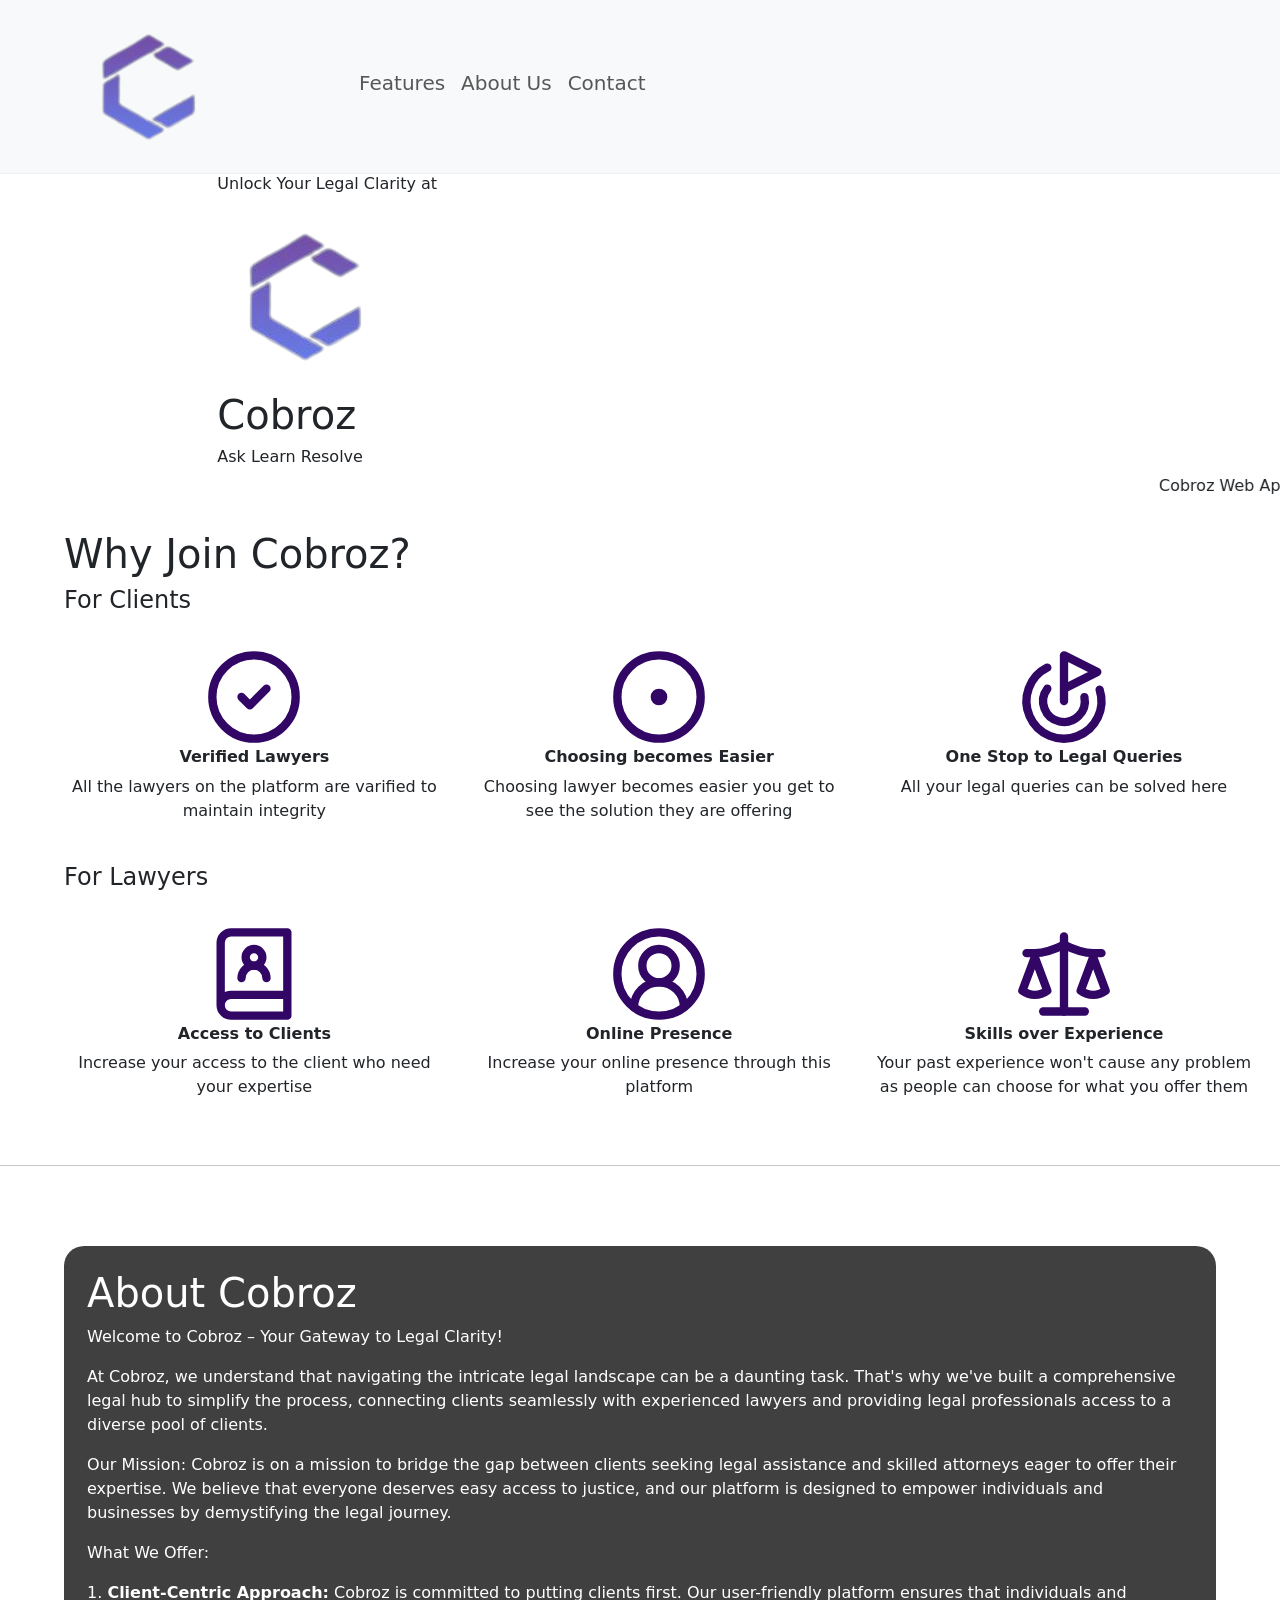
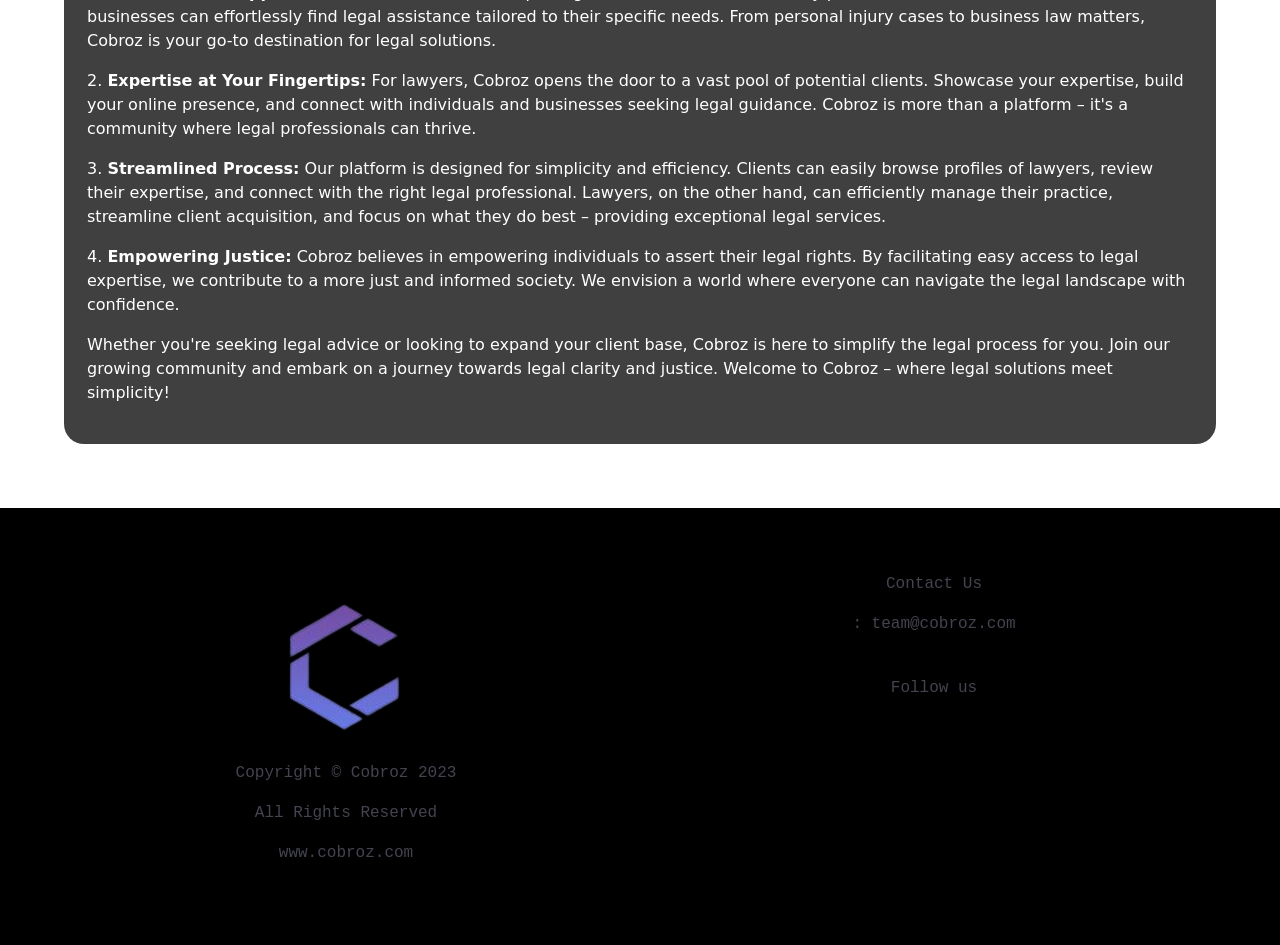
==== index.html @ 4b483428 "Update index.html" ====
<!DOCTYPE html>
<html lang="en">

<head>
    <meta charset="UTF-8">
    <meta name="viewport" content="width=device-width, initial-scale=1.0">
    <title>Cobroz</title>
    <link rel="shortcut icon" href="cobroz-icon.ico" type="image/x-icon">
    <link rel="stylesheet" href="style.css">
    <!-- Bootstrap CSS -->
    <link href="https://cdn.jsdelivr.net/npm/bootstrap@5.3.0-alpha1/dist/css/bootstrap.min.css" rel="stylesheet">
    
    <!-- Bootstrap JavaScript Bundle with Popper -->
    <script src="https://cdn.jsdelivr.net/npm/bootstrap@5.3.0-alpha1/dist/js/bootstrap.bundle.min.js"></script>


</head>

<body>
    <nav class="navbar navbar-expand-lg bg-body-tertiary" id="cobrozNavbar">
        <div class="container-fluid">
            <img src="cobroz-icon.png" alt="Cobroz" class="navbar-brand logo">
            <button class="navbar-toggler ml-auto custom-toggler" type="button" data-bs-toggle="collapse"
                data-bs-target="#navbarSupportedContent" aria-controls="navbarSupportedContent" aria-expanded="true"
                aria-label="Toggle navigation">
                <span class="navbar-toggler-icon"></span>
            </button>
            <div class="collapse navbar-collapse" id="navbarSupportedContent">
                <ul class="navbar-nav me-auto mb-2 mb-lg-0">
                    <li class="nav-item">
                        <a class="nav-link" aria-current="page" href="#features">
                            <h5>Features</h5>
                        </a>
                    </li>
                    <li class="nav-item">
                        <a class="nav-link" href="#aboutus">
                            <h5>About Us</h5>
                        </a>
                    </li>
                    <li class="nav-item">
                        <a class="nav-link" href="#footer">
                            <h5>Contact</h5>
                        </a>
                    </li>
                </ul>
            </div>
        </div>
    </nav>

    <section id="cobroz">
        <div class="row">
            <div class="col-lg-2"></div>
            <div class="col-lg-8">
                <div class="cobrozSection">
                    <h6>Unlock Your Legal Clarity at</h6>
                    <div>
                        <img src="cobroz-icon.png", alt="Cobroz">
                    </div>
                    <h1 class="cobroz">Cobroz</h1>
                    <h6>Ask Learn Resolve</h6>
                </div>
            </div>
            <div class="col-lg-2"></div>
        </div>
        <marquee class="cobrozMove">Cobroz Web App will be out soon</marquee>
    </section>
    <section id="features">
        <h1>Why Join Cobroz?</h1>
        <div>
            <div class='row feature-row'>
                <h4>For Clients</h4>
                <div class='col-md-4 feature-card'>
                    <svg xmlns="http://www.w3.org/2000/svg" width="100" height="100" viewBox="0 0 24 24" fill="none"
                        stroke="#310665" stroke-width="2" stroke-linecap="round" stroke-linejoin="round"
                        class="lucide lucide-check-circle-2">
                        <circle cx="12" cy="12" r="10" />
                        <path d="m9 12 2 2 4-4" />
                    </svg>
                    <h6><strong>Verified Lawyers</strong></h6>
                    <p>All the lawyers on the platform are varified to maintain integrity </p>
                </div>
                <div class='col-md-4 feature-card'>
                    <svg xmlns="http://www.w3.org/2000/svg" width="100" height="100" viewBox="0 0 24 24" fill="none"
                        stroke="#310665" stroke-width="2" stroke-linecap="round" stroke-linejoin="round"
                        class="lucide lucide-circle-dot">
                        <circle cx="12" cy="12" r="10" />
                        <circle cx="12" cy="12" r="1" />
                    </svg>
                    <h6><strong>Choosing becomes Easier</strong></h6>
                    <p>Choosing lawyer becomes easier you get to see the solution they are offering</p>
                </div>
                <diV class='col-md-4 feature-card'>
                    <svg xmlns="http://www.w3.org/2000/svg" width="100" height="100" viewBox="0 0 24 24" fill="none"
                        stroke="#310665" stroke-width="2" stroke-linecap="round" stroke-linejoin="round"
                        class="lucide lucide-goal">
                        <path d="M12 13V2l8 4-8 4" />
                        <path d="M20.55 10.23A9 9 0 1 1 8 4.94" />
                        <path d="M8 10a5 5 0 1 0 8.9 2.02" />
                    </svg>
                    <h6><strong>One Stop to Legal Queries</strong></h6>
                    <p>All your legal queries can be solved here</p>
                </diV>
            </div>
            <div class='row feature-row'>
                <h4>For Lawyers</h4>
                <div class='col-md-4 feature-card'>
                    <svg xmlns="http://www.w3.org/2000/svg" width="100" height="100" viewBox="0 0 24 24" fill="none"
                        stroke="#310665" stroke-width="2" stroke-linecap="round" stroke-linejoin="round"
                        class="lucide lucide-book-user">
                        <path d="M4 19.5v-15A2.5 2.5 0 0 1 6.5 2H20v20H6.5a2.5 2.5 0 0 1 0-5H20" />
                        <circle cx="12" cy="8" r="2" />
                        <path d="M15 13a3 3 0 1 0-6 0" />
                    </svg>
                    <h6><strong>Access to Clients</strong></h6>
                    <p>Increase your access to the client who need your expertise</p>
                </div>
                <div class='col-md-4 feature-card'>
                    <svg xmlns="http://www.w3.org/2000/svg" width="100" height="100" viewBox="0 0 24 24" fill="none"
                        stroke="#310665" stroke-width="2" stroke-linecap="round" stroke-linejoin="round"
                        class="lucide lucide-circle-user-round">
                        <path d="M18 20a6 6 0 0 0-12 0" />
                        <circle cx="12" cy="10" r="4" />
                        <circle cx="12" cy="12" r="10" />
                    </svg>
                    <h6><strong>Online Presence</strong></h6>
                    <p>Increase your online presence through this platform</p>
                </div>
                <div class='col-md-4     feature-card'>
                    <svg xmlns="http://www.w3.org/2000/svg" width="100" height="100" viewBox="0 0 24 24" fill="none"
                        stroke="#310665" stroke-width="2" stroke-linecap="round" stroke-linejoin="round"
                        class="lucide lucide-scale">
                        <path d="m16 16 3-8 3 8c-.87.65-1.92 1-3 1s-2.13-.35-3-1Z" />
                        <path d="m2 16 3-8 3 8c-.87.65-1.92 1-3 1s-2.13-.35-3-1Z" />
                        <path d="M7 21h10" />
                        <path d="M12 3v18" />
                        <path d="M3 7h2c2 0 5-1 7-2 2 1 5 2 7 2h2" />
                    </svg>
                    <h6><strong>Skills over Experience</strong></h6>
                    <p>Your past experience won't cause any problem as people can choose for what you offer them</p>
                </div>
            </div>
        </div>
    </section>
    <hr>
    <section id="aboutus">
        <div class="aboutus">
            <h1>About Cobroz</h1>
            <div>
                <p>
                    Welcome to Cobroz – Your Gateway to Legal Clarity!
                </p>
                <p>
                    At Cobroz, we understand that navigating the intricate legal landscape can be a daunting task.
                    That's why we've built a
                    comprehensive legal hub to simplify the process, connecting clients seamlessly with experienced
                    lawyers and providing
                    legal professionals access to a diverse pool of clients.
                </p>
                <p>
                    Our Mission:
                    Cobroz is on a mission to bridge the gap between clients seeking legal assistance and skilled
                    attorneys eager to offer
                    their expertise. We believe that everyone deserves easy access to justice, and our platform is
                    designed to empower
                    individuals and businesses by demystifying the legal journey.
                </p>
                <p>
                    What We Offer:
                </p>
                <p>
                    1. <strong>Client-Centric Approach:</strong>
                    Cobroz is committed to putting clients first. Our user-friendly platform ensures that individuals
                    and businesses can
                    effortlessly find legal assistance tailored to their specific needs. From personal injury cases to
                    business law matters,
                    Cobroz is your go-to destination for legal solutions.
                </p>
                <p>
                    2. <strong>Expertise at Your Fingertips:</strong>
                    For lawyers, Cobroz opens the door to a vast pool of potential clients. Showcase your expertise,
                    build your online
                    presence, and connect with individuals and businesses seeking legal guidance. Cobroz is more than a
                    platform – it's a
                    community where legal professionals can thrive.
                </p>
                <p>
                    3. <strong>Streamlined Process:</strong>
                    Our platform is designed for simplicity and efficiency. Clients can easily browse profiles of
                    lawyers, review their
                    expertise, and connect with the right legal professional. Lawyers, on the other hand, can
                    efficiently manage their
                    practice, streamline client acquisition, and focus on what they do best – providing exceptional
                    legal services.
                </p>
                <p>
                    4. <strong>Empowering Justice:</strong>
                    Cobroz believes in empowering individuals to assert their legal rights. By facilitating easy access
                    to legal expertise,
                    we contribute to a more just and informed society. We envision a world where everyone can navigate
                    the legal landscape
                    with confidence.
                </p>
                <p>
                    Whether you're seeking legal advice or looking to expand your client base, Cobroz is here to
                    simplify the legal process
                    for you. Join our growing community and embark on a journey towards legal clarity and justice.
                    Welcome to Cobroz – where
                    legal solutions meet simplicity!
                </p>
            </div>
        </div>
    </section>
    <footer id="footer">
        <div class="row">
            <div class="col-lg-6">
                <div class="img-container">
                    <a href="#mainpage"><img src="cobroz-icon.png" alt="cobroz"></a>
                </div>
                <p>Copyright ©️ Cobroz 2023</p>
                <p>All Rights Reserved</p>
                <p>www.cobroz.com</p>
            </div>
            <div class="col-lg-6">
                <div>
                    <p>Contact Us</p>
                    <p><a href="mailto:team@cobroz.com"><i class="fa-regular fa-envelope"></i></a> : team@cobroz.com</p>
                    <br>
                    <p>Follow us</p>
                    <a href="https://www.instagram.com/cobrozhq/"><i class="fa-brands fa-instagram"></i></a>
                    <a href="https://www.linkedin.com/company/cobroz"><i class="fa-brands fa-linkedin"></i></a>
                </div>
            </div>
        </div>
    </footer>
</body>

</html>
---- style.css ----
nav{
    background-color: #03001C;
    border-bottom: solid 1px white;
}

.navbar img.logo {
    margin-left: 5%;
    margin-right: 5%;
    width: 17%;
    height: 10%;
    padding-top: 0px;
    padding-bottom: 0px;
    cursor: pointer;
    padding-right: 5%;
}

.navbar {
    display: flex;
    justify-content: space-between;
    align-items: center;
    padding: 20px;
    border-bottom: 1px solid #EFEFEF;
    font-size: 24px;
    font-style: normal;
    font-weight: 400;
    line-height: 100%;
}

li a{
    color: white;
    text-align: center;
}

li a:hover{
    color: white;
}

.wa-button{
    margin-left: 60%;
    
}

/* WHATSAPP SECTION */

#whatsapp{
    background-image: url("background.jpg");
    color: aliceblue;
}

.whatsapp{
    text-align: center;
    margin: 2%;
    background-color: rgba(0,0,0,0.75);
    border-radius: 20px;
    padding: 2%;
}

.cobroz{
    height: 80%;
    width: 80%;
}

.links{
    margin: 2%;
}

/* FEATURES SECTION */

#features{
    margin: 2%;
    margin-left: 5%;
}

.feature-row{
    margin-top: 2%;
}

.feature-card{
    text-align: center;
    padding: 2%;
}

#aboutus{
    padding: 5%;
    background-image: url("background.jpg");
    color: white;
}

.aboutus{
    padding: 2%;
    border-radius: 20px;
    background-color: rgba(0,0,0,0.75);
}

footer{
    padding: 5%;
    background-color: black;
    font-family: monospace;
    text-align: center;
    color: rgb(68, 68, 80);
}
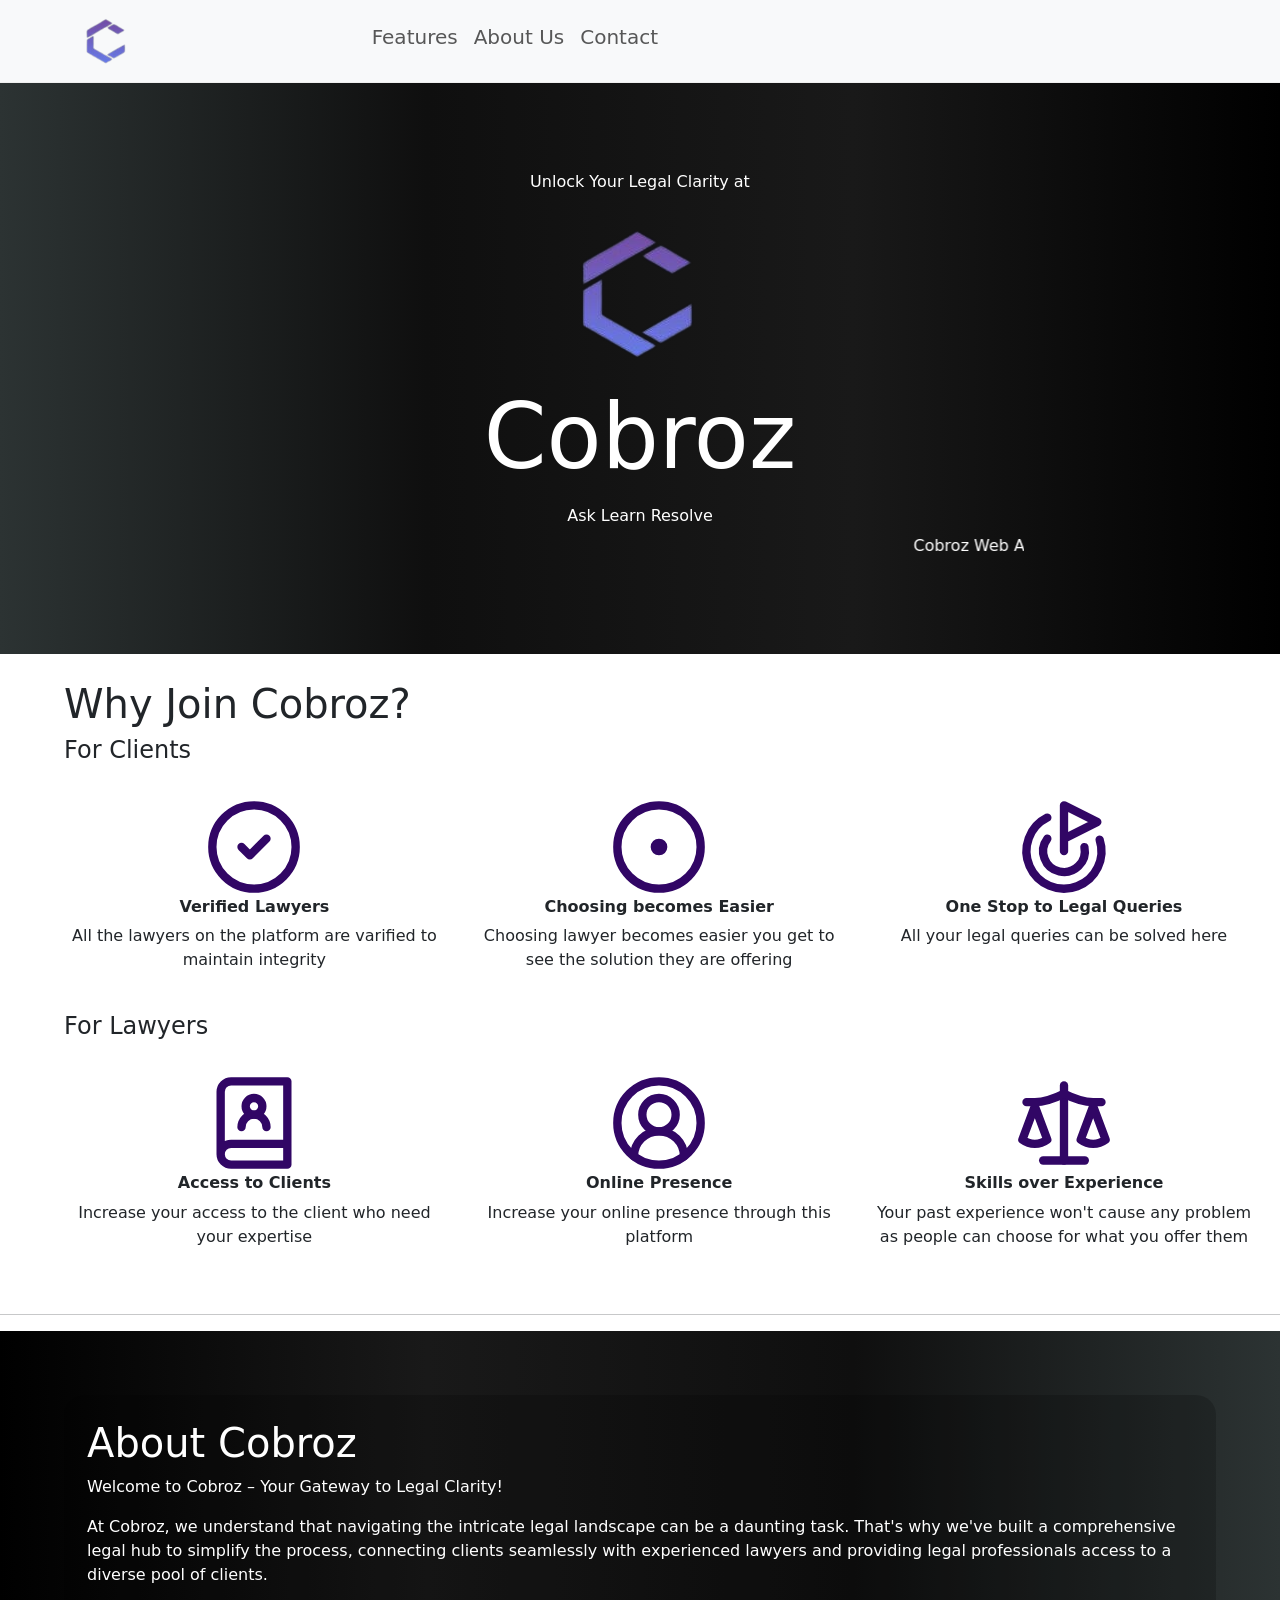
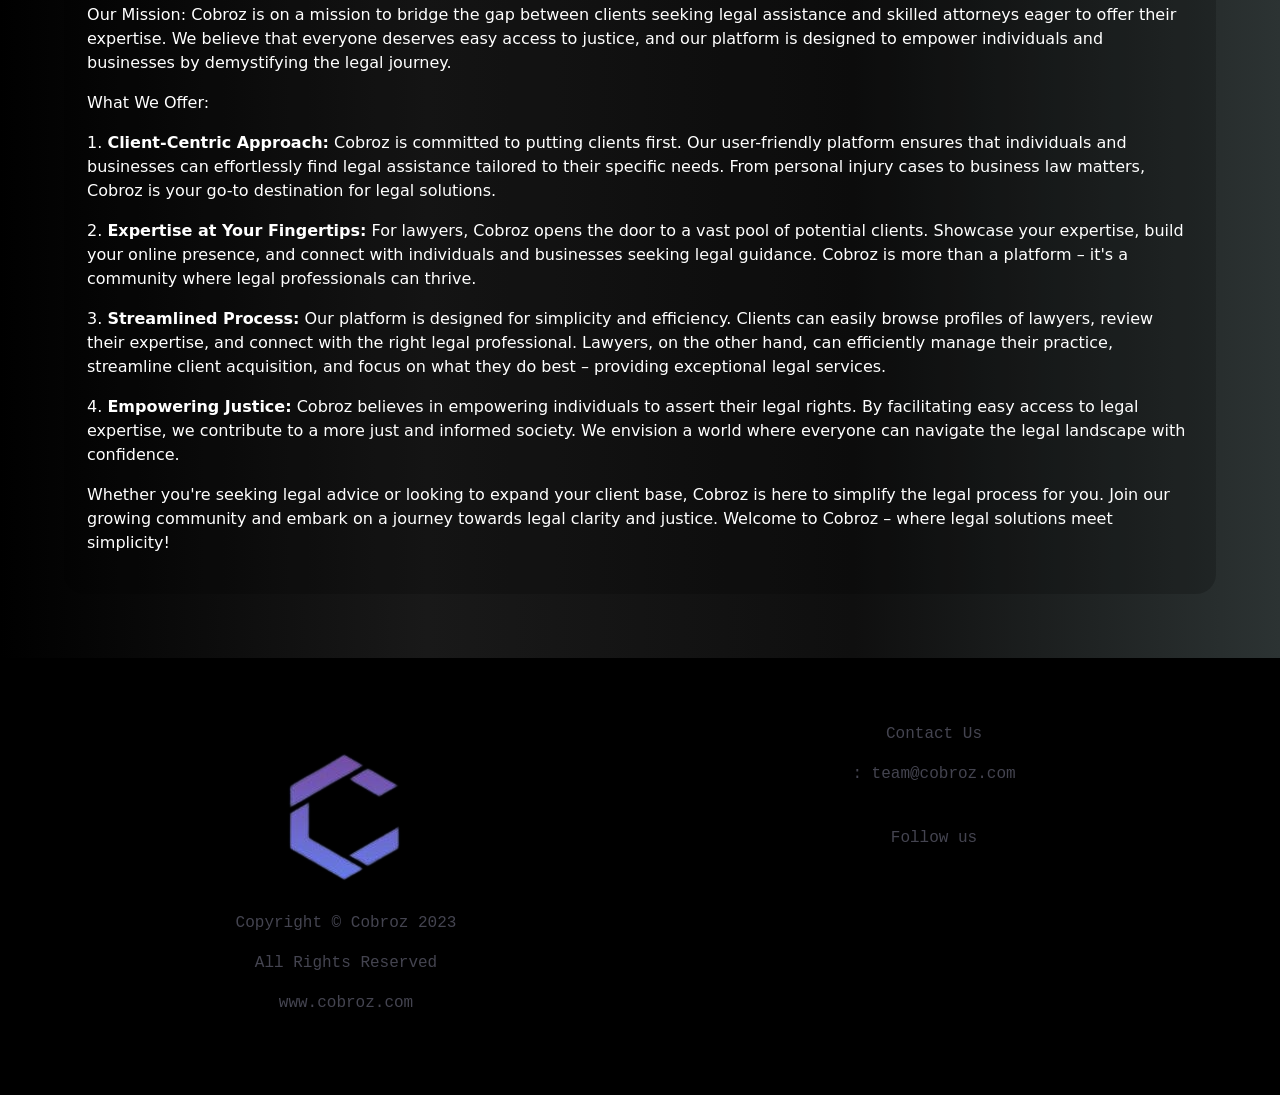
==== commit 16fc20b1: "new commit - new website" ====
--- a/index.html
+++ b/index.html
@@ -232,6 +232,19 @@
             </div>
         </div>
     </footer>
+    <script>
+        function sendtoLawyers() {
+            window.location.href = "https://chat.whatsapp.com/HlRRs334NgF67fdxIwmaVu";
+        }
+
+        function sendToGeneral() {
+            window.location.href = "https://chat.whatsapp.com/Lm4jrIU30fKBgvUa95Ftxf";
+        }
+
+        function sendToCommunity() {
+            window.location.href = "https://chat.whatsapp.com/DbezUxDmy9j2BwFjLAncAh";
+        }
+    </script>
 </body>
 
-</html>
+</html>
--- a/style.css
+++ b/style.css
@@ -1,101 +1,93 @@
-nav{
-    background-color: #03001C;
-    border-bottom: solid 1px white;
-}
-
-.navbar img.logo {
-    margin-left: 5%;
-    margin-right: 5%;
-    width: 17%;
-    height: 10%;
-    padding-top: 0px;
-    padding-bottom: 0px;
-    cursor: pointer;
-    padding-right: 5%;
-}
-
-.navbar {
-    display: flex;
-    justify-content: space-between;
-    align-items: center;
-    padding: 20px;
-    border-bottom: 1px solid #EFEFEF;
-    font-size: 24px;
-    font-style: normal;
-    font-weight: 400;
-    line-height: 100%;
-}
-
-li a{
-    color: white;
-    text-align: center;
-}
-
-li a:hover{
-    color: white;
-}
-
-.wa-button{
-    margin-left: 60%;
-    
-}
-
-/* WHATSAPP SECTION */
-
-#whatsapp{
-    background-image: url("background.jpg");
-    color: aliceblue;
-}
-
-.whatsapp{
-    text-align: center;
-    margin: 2%;
-    background-color: rgba(0,0,0,0.75);
-    border-radius: 20px;
-    padding: 2%;
-}
-
-.cobroz{
-    height: 80%;
-    width: 80%;
-}
-
-.links{
-    margin: 2%;
-}
-
-/* FEATURES SECTION */
-
-#features{
-    margin: 2%;
-    margin-left: 5%;
-}
-
-.feature-row{
-    margin-top: 2%;
-}
-
-.feature-card{
-    text-align: center;
-    padding: 2%;
-}
-
-#aboutus{
-    padding: 5%;
-    background-image: url("background.jpg");
-    color: white;
-}
-
-.aboutus{
-    padding: 2%;
-    border-radius: 20px;
-    background-color: rgba(0,0,0,0.75);
-}
-
-footer{
-    padding: 5%;
-    background-color: black;
-    font-family: monospace;
-    text-align: center;
-    color: rgb(68, 68, 80);
-}
+.container .navbar{
+    background-color: #000000 !important;
+}
+
+.navbar img.logo {
+    margin-left: 5%;
+    margin-right: 5%;
+    width: 10%;
+    height: 5%;
+    padding-top: 0px;
+    padding-bottom: 0px;
+    cursor: pointer;
+    padding-right: 5%;
+}
+
+.navbar {
+    display: flex;
+    justify-content: space-between;
+    align-items: center;
+    padding: 20px;
+    border-bottom: 1px solid #EFEFEF;
+    font-size: 24px;
+    font-style: normal;
+    font-weight: 400;
+    line-height: 100%;
+}
+
+.navbar-nav{
+    margin-left: 10%;
+}
+/* 
+.wa-navbar{
+    margin-right: 5%;
+} */
+
+.wa-button {
+    margin-left: 60%;
+
+}
+
+/* Cobroz SECTION */
+
+#cobroz{
+    height: 100%;
+    background-image: linear-gradient(to right, #2C3333, #0F0F0F, #191919, #000000);
+    color: white;
+    text-align: center;
+    padding: 7% 20%;
+}
+
+.cobroz{
+    font-size: 10vmin;
+    margin-top: -1%;
+    margin-bottom: 3%;
+}
+/* FEATURES SECTION */
+
+#features {
+    margin: 2%;
+    margin-left: 5%;
+}
+
+.feature-row {
+    margin-top: 2%;
+}
+
+.feature-card {
+    text-align: center;
+    padding: 2%;
+}
+
+#aboutus {
+    padding: 5%;
+    background-image: linear-gradient(to left, #2C3333,
+        #0F0F0F,
+        #191919,
+        #000000);
+    color: white;
+}
+
+.aboutus {
+    padding: 2%;
+    border-radius: 20px;
+    background-color: rgba(0, 0, 0, 0.20);
+}
+
+footer {
+    padding: 5%;
+    background-color: black;
+    font-family: monospace;
+    text-align: center;
+    color: rgb(68, 68, 80);
+}
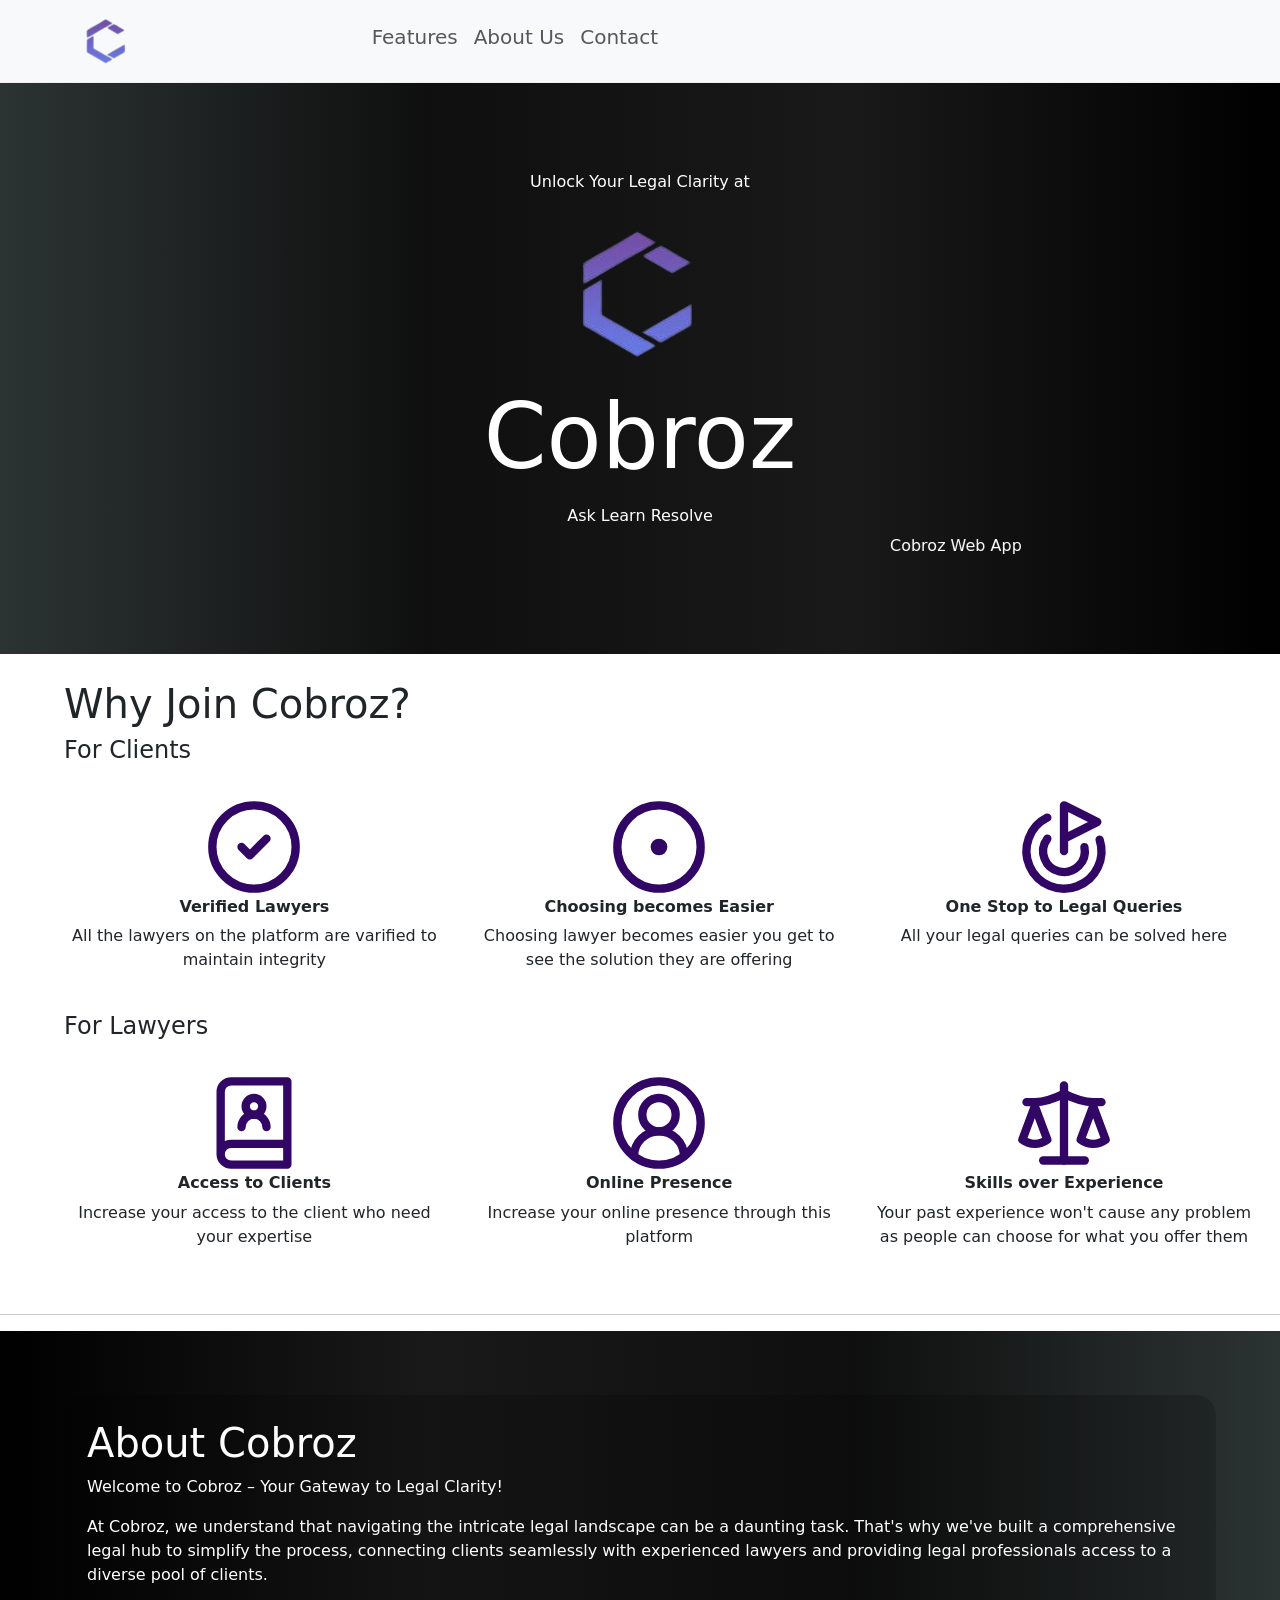
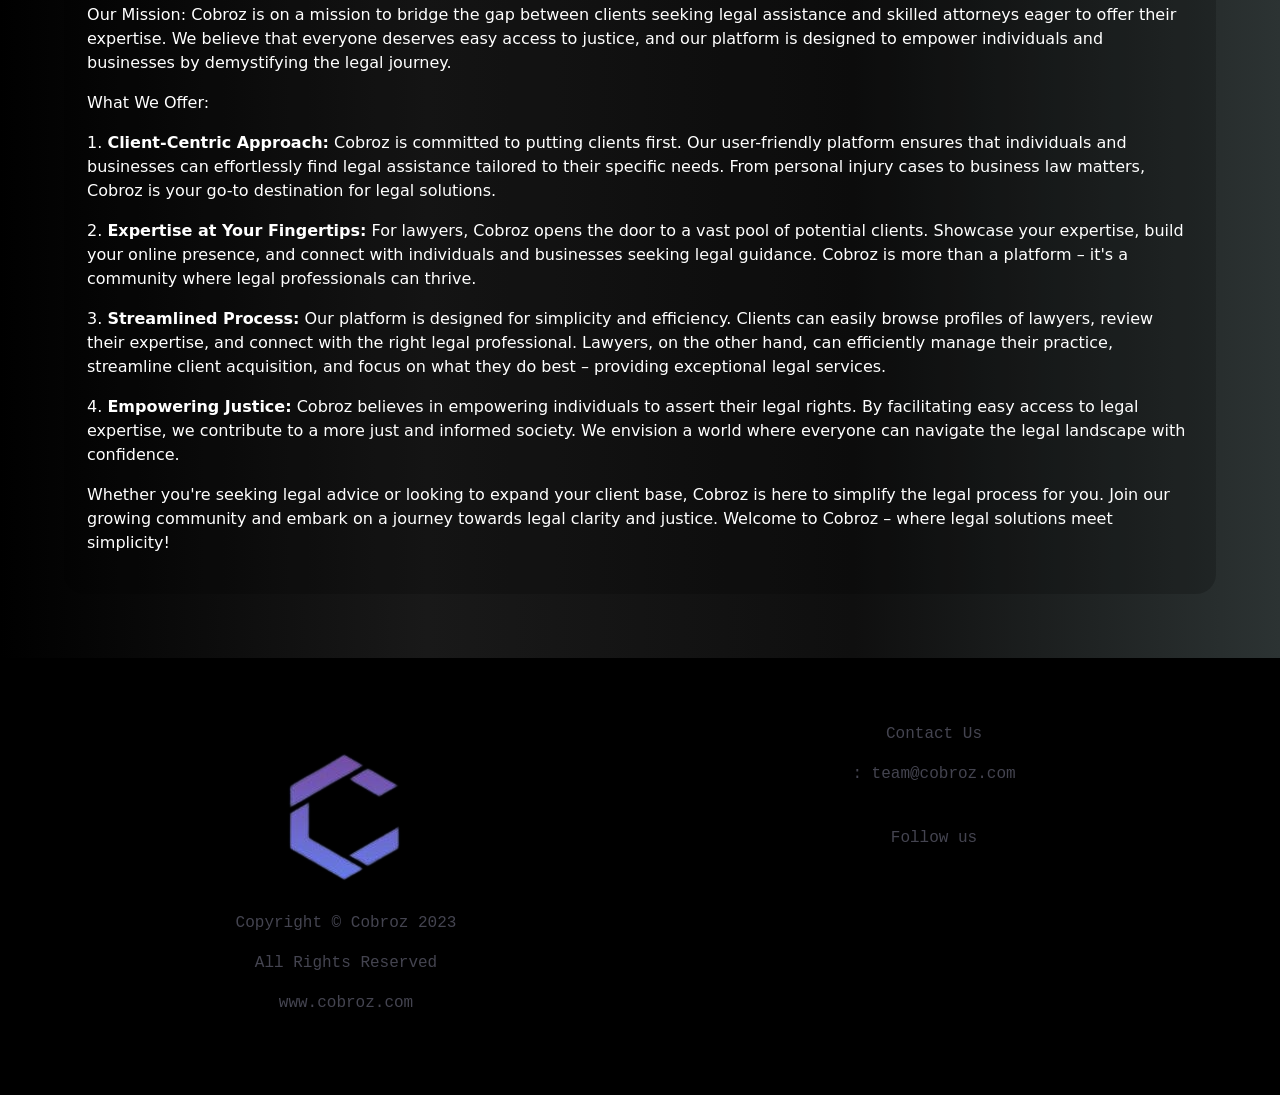
==== commit 76d7198b: "Update index.html" ====
--- a/index.html
+++ b/index.html
@@ -5,7 +5,7 @@
     <meta charset="UTF-8">
     <meta name="viewport" content="width=device-width, initial-scale=1.0">
     <title>Cobroz</title>
-    <link rel="shortcut icon" href="cobroz-icon.ico" type="image/x-icon">
+    
     <link rel="stylesheet" href="style.css">
     <!-- Bootstrap CSS -->
     <link href="https://cdn.jsdelivr.net/npm/bootstrap@5.3.0-alpha1/dist/css/bootstrap.min.css" rel="stylesheet">
@@ -247,4 +247,4 @@
     </script>
 </body>
 
-</html>+</html>
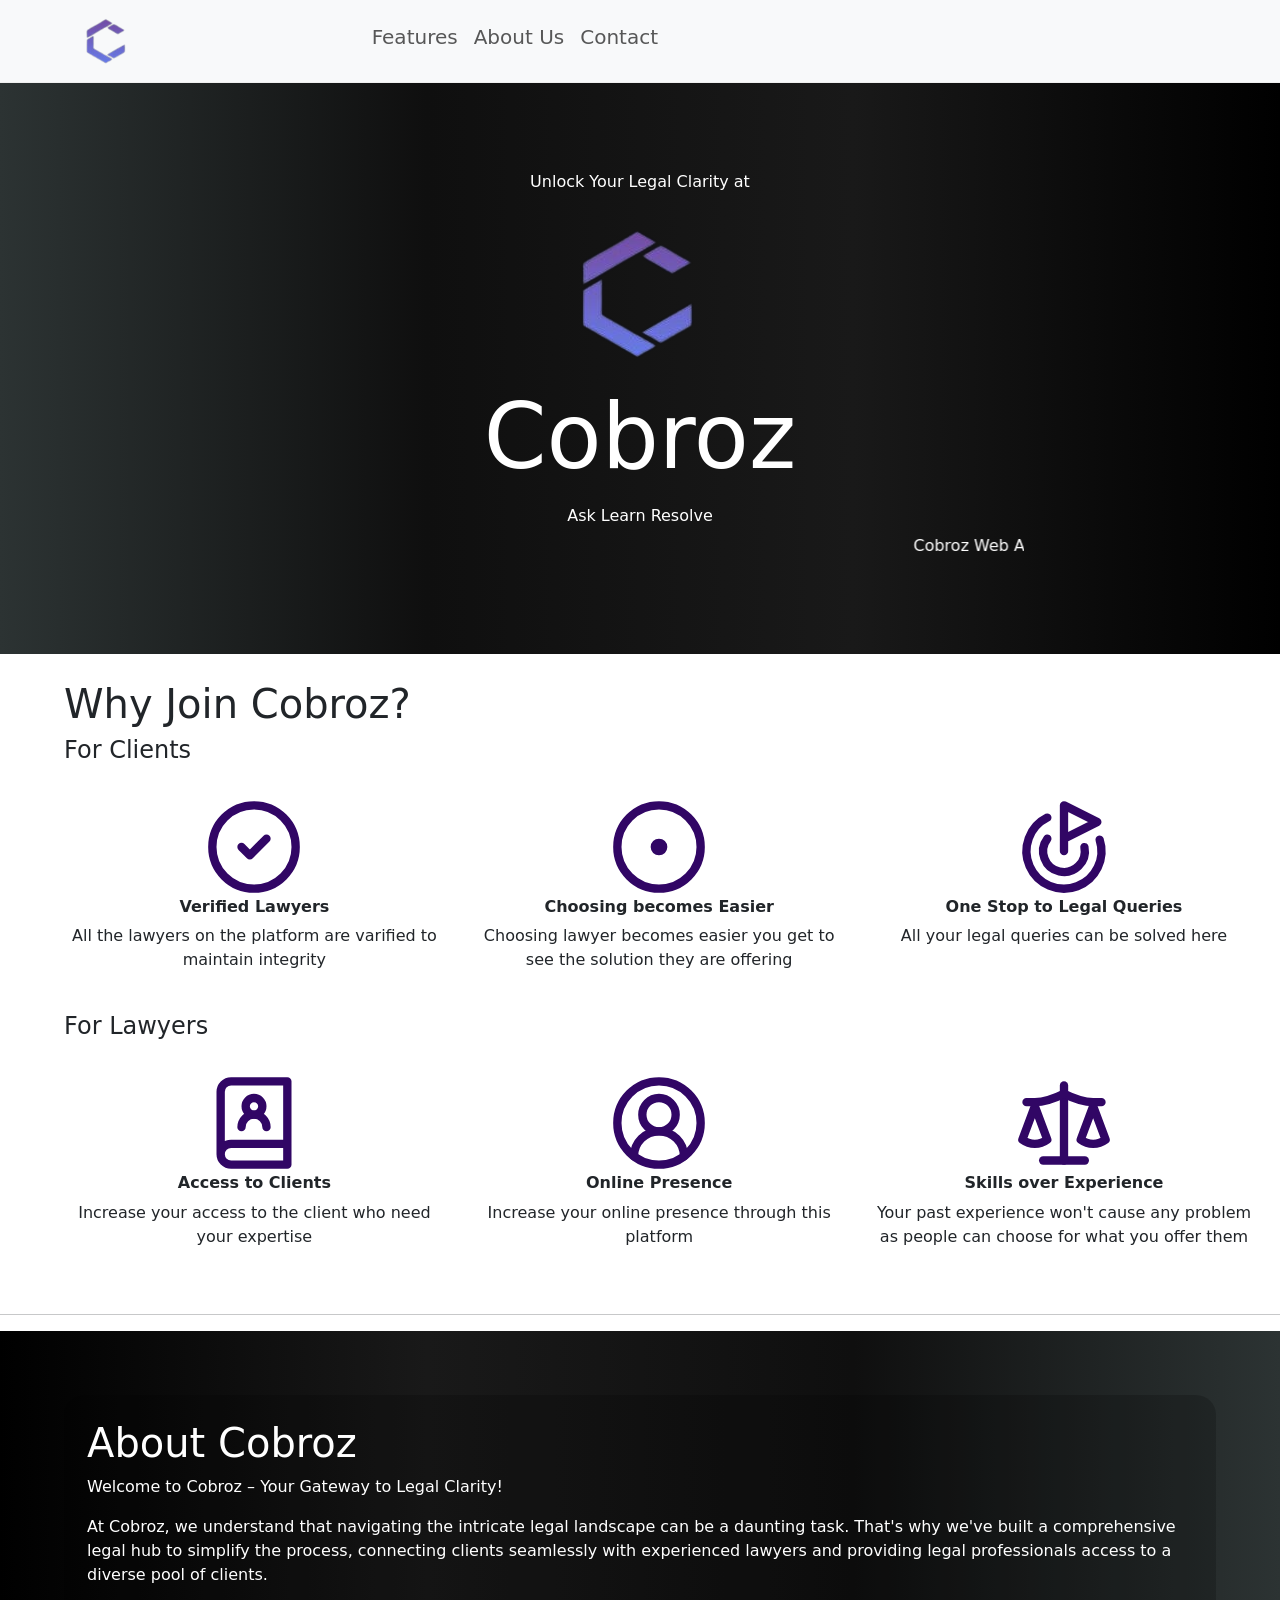
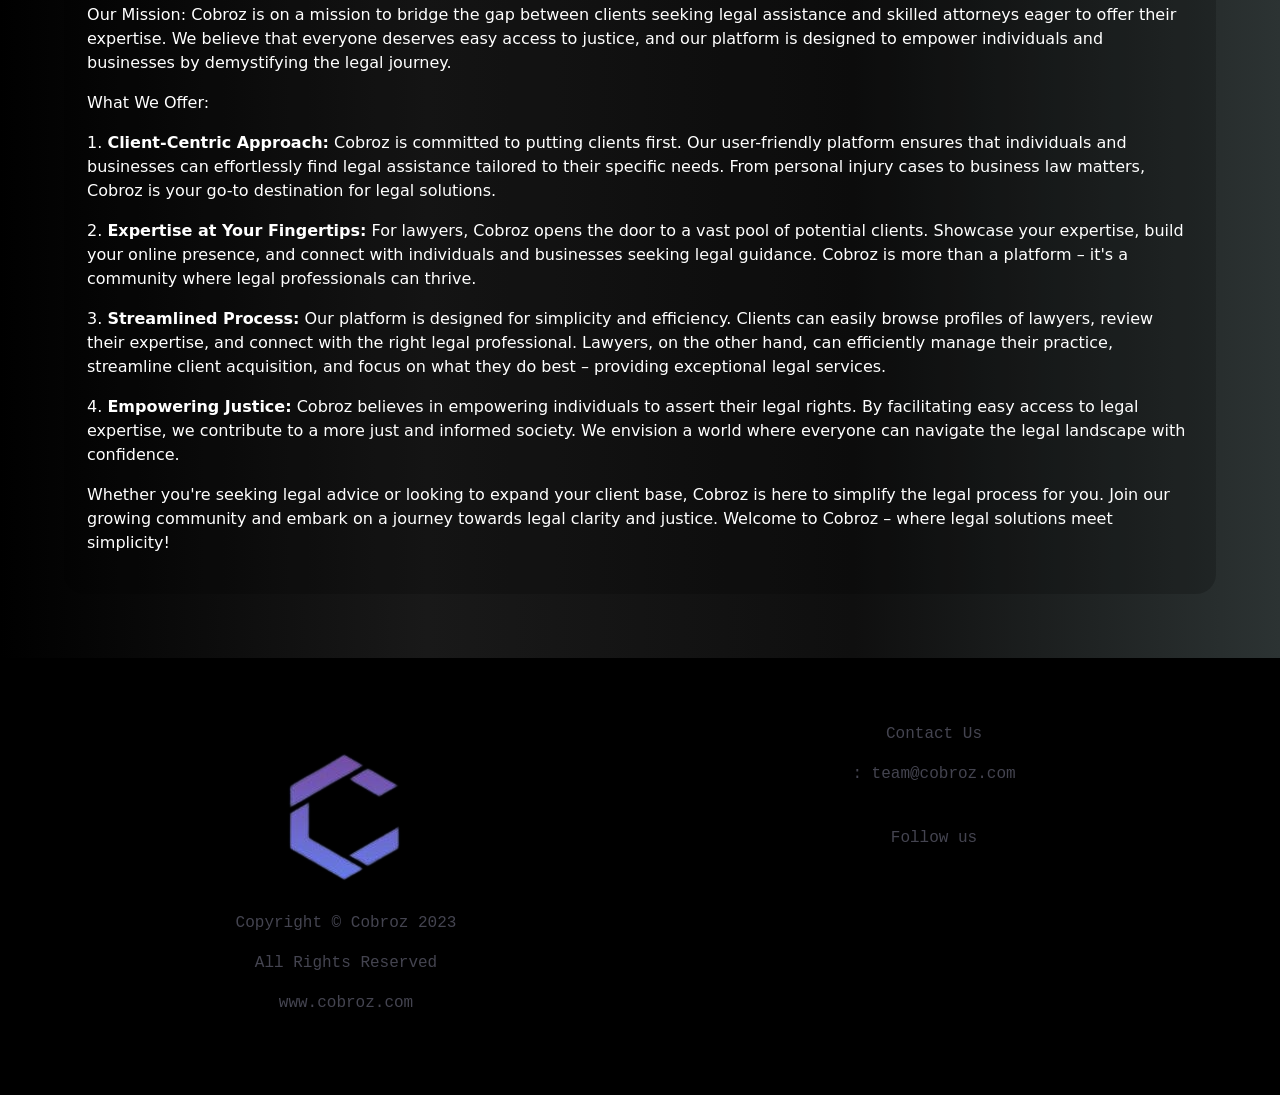
==== commit 12504cdc: "Update index.html" ====
--- a/index.html
+++ b/index.html
@@ -5,7 +5,7 @@
     <meta charset="UTF-8">
     <meta name="viewport" content="width=device-width, initial-scale=1.0">
     <title>Cobroz</title>
-    
+    <link rel="shortcut icon" href="cobroz-icon.ico" type="image/x-icon">
     <link rel="stylesheet" href="style.css">
     <!-- Bootstrap CSS -->
     <link href="https://cdn.jsdelivr.net/npm/bootstrap@5.3.0-alpha1/dist/css/bootstrap.min.css" rel="stylesheet">
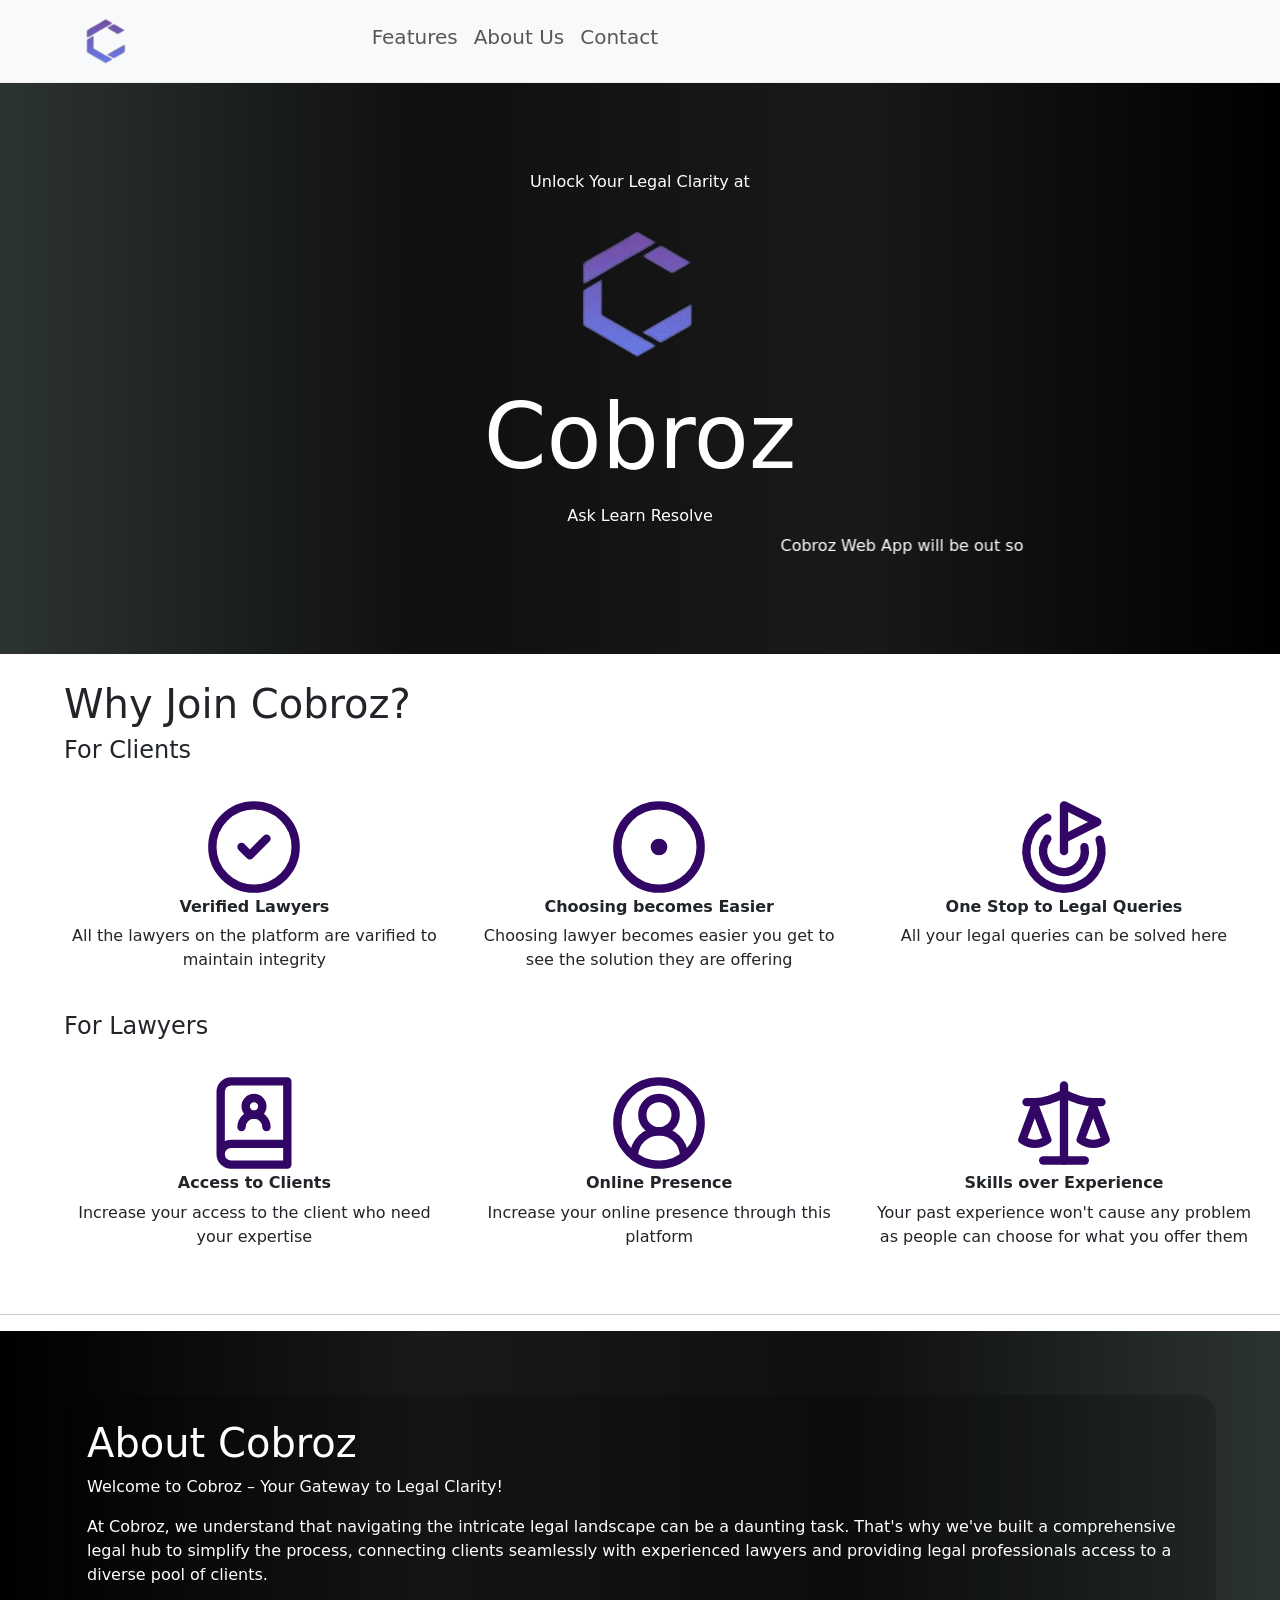
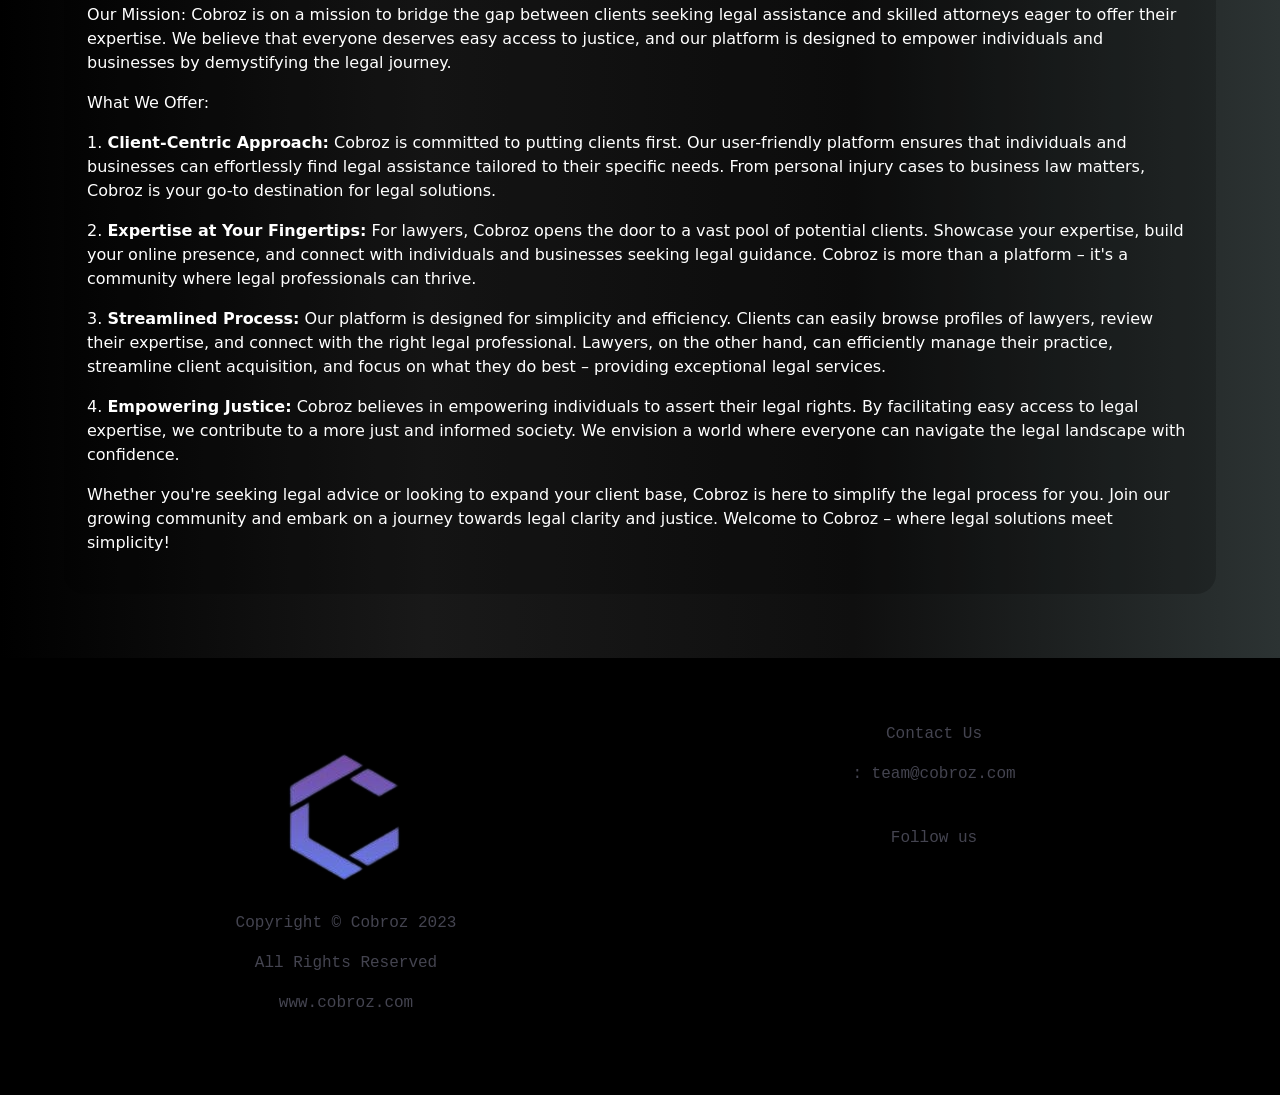
==== commit 7d09cf2e: "Update index.html" ====
--- a/index.html
+++ b/index.html
@@ -232,19 +232,6 @@
             </div>
         </div>
     </footer>
-    <script>
-        function sendtoLawyers() {
-            window.location.href = "https://chat.whatsapp.com/HlRRs334NgF67fdxIwmaVu";
-        }
-
-        function sendToGeneral() {
-            window.location.href = "https://chat.whatsapp.com/Lm4jrIU30fKBgvUa95Ftxf";
-        }
-
-        function sendToCommunity() {
-            window.location.href = "https://chat.whatsapp.com/DbezUxDmy9j2BwFjLAncAh";
-        }
-    </script>
 </body>
 
 </html>
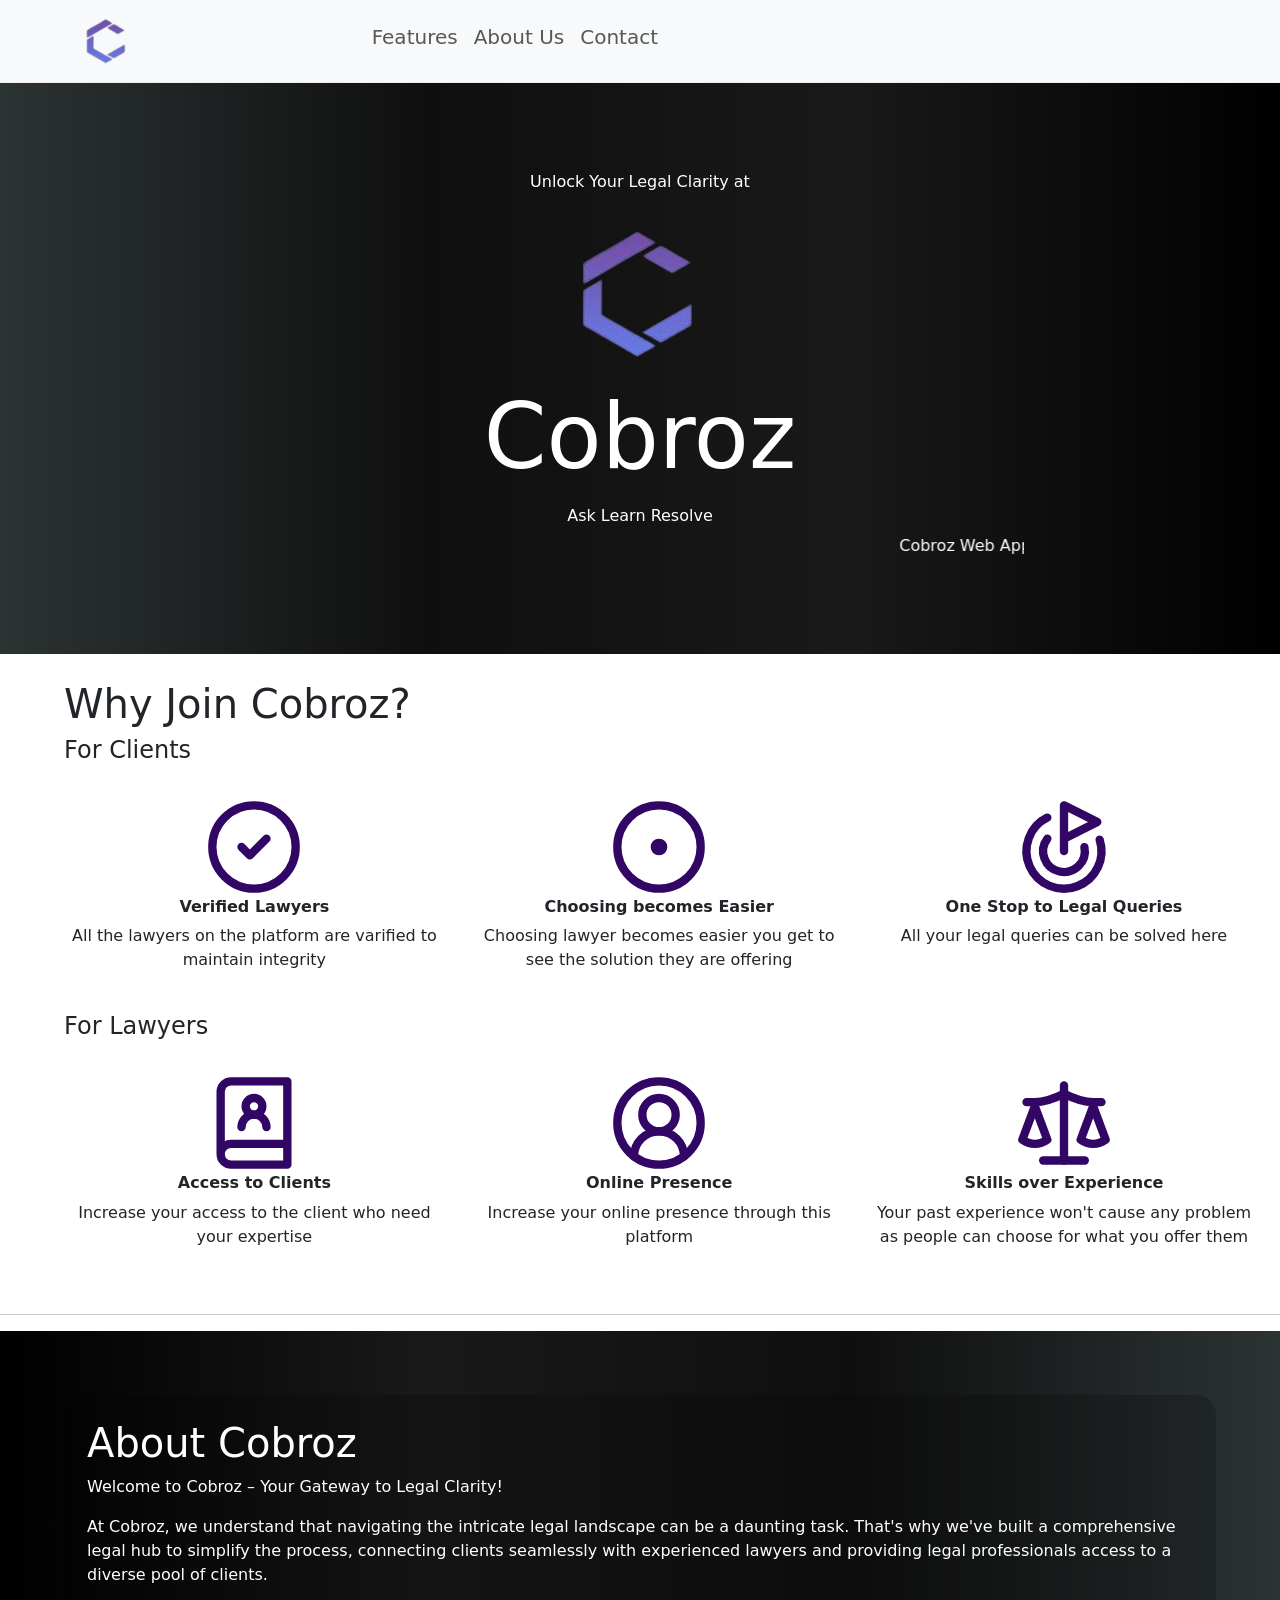
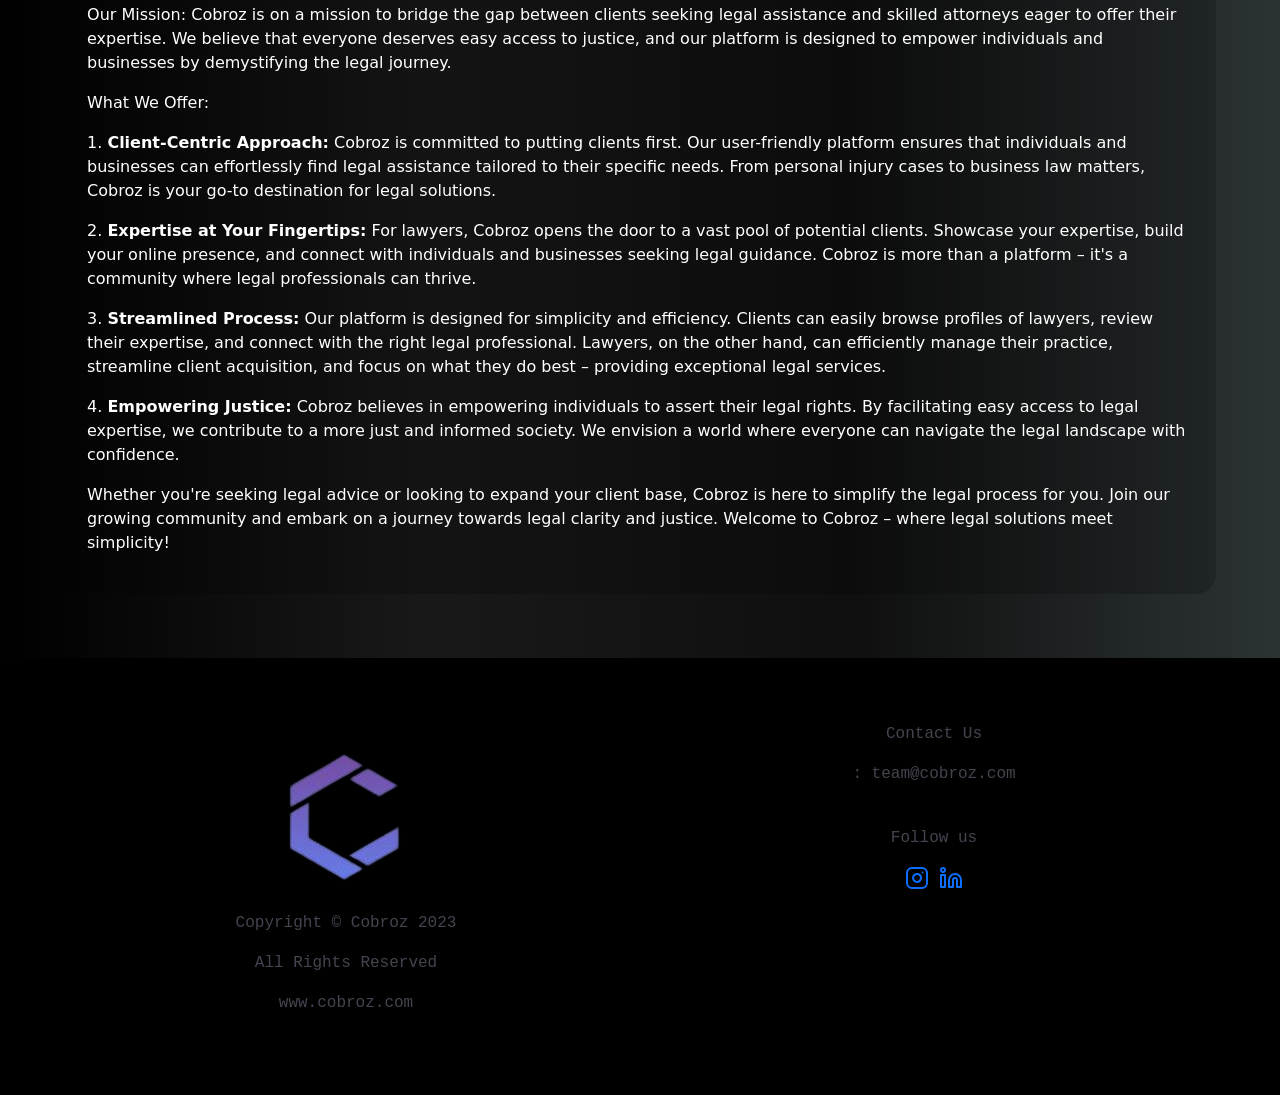
==== commit 762f8601: "adding social media" ====
--- a/index.html
+++ b/index.html
@@ -7,9 +7,9 @@
     <title>Cobroz</title>
     <link rel="shortcut icon" href="cobroz-icon.ico" type="image/x-icon">
     <link rel="stylesheet" href="style.css">
+    
     <!-- Bootstrap CSS -->
     <link href="https://cdn.jsdelivr.net/npm/bootstrap@5.3.0-alpha1/dist/css/bootstrap.min.css" rel="stylesheet">
-    
     <!-- Bootstrap JavaScript Bundle with Popper -->
     <script src="https://cdn.jsdelivr.net/npm/bootstrap@5.3.0-alpha1/dist/js/bootstrap.bundle.min.js"></script>
 
@@ -226,12 +226,35 @@
                     <p><a href="mailto:team@cobroz.com"><i class="fa-regular fa-envelope"></i></a> : team@cobroz.com</p>
                     <br>
                     <p>Follow us</p>
-                    <a href="https://www.instagram.com/cobrozhq/"><i class="fa-brands fa-instagram"></i></a>
-                    <a href="https://www.linkedin.com/company/cobroz"><i class="fa-brands fa-linkedin"></i></a>
+                    <a href="https://www.instagram.com/cobrozhq/"><svg xmlns="http://www.w3.org/2000/svg" width="24" height="24" viewBox="0 0 24 24" fill="none" stroke="currentColor"
+                        stroke-width="2" stroke-linecap="round" stroke-linejoin="round" class="lucide lucide-instagram">
+                        <rect width="20" height="20" x="2" y="2" rx="5" ry="5" />
+                        <path d="M16 11.37A4 4 0 1 1 12.63 8 4 4 0 0 1 16 11.37z" />
+                        <line x1="17.5" x2="17.51" y1="6.5" y2="6.5" />
+                    </svg></a>
+                    <a href="https://www.linkedin.com/company/cobroz"><svg xmlns="http://www.w3.org/2000/svg" width="24" height="24" viewBox="0 0 24 24" fill="none" stroke="currentColor"
+                        stroke-width="2" stroke-linecap="round" stroke-linejoin="round" class="lucide lucide-linkedin">
+                        <path d="M16 8a6 6 0 0 1 6 6v7h-4v-7a2 2 0 0 0-2-2 2 2 0 0 0-2 2v7h-4v-7a6 6 0 0 1 6-6z" />
+                        <rect width="4" height="12" x="2" y="9" />
+                        <circle cx="4" cy="4" r="2" />
+                    </svg></a>
                 </div>
             </div>
         </div>
     </footer>
+    <script>
+        function sendtoLawyers() {
+            window.location.href = "https://chat.whatsapp.com/HlRRs334NgF67fdxIwmaVu";
+        }
+
+        function sendToGeneral() {
+            window.location.href = "https://chat.whatsapp.com/Lm4jrIU30fKBgvUa95Ftxf";
+        }
+
+        function sendToCommunity() {
+            window.location.href = "https://chat.whatsapp.com/DbezUxDmy9j2BwFjLAncAh";
+        }
+    </script>
 </body>
 
-</html>
+</html>
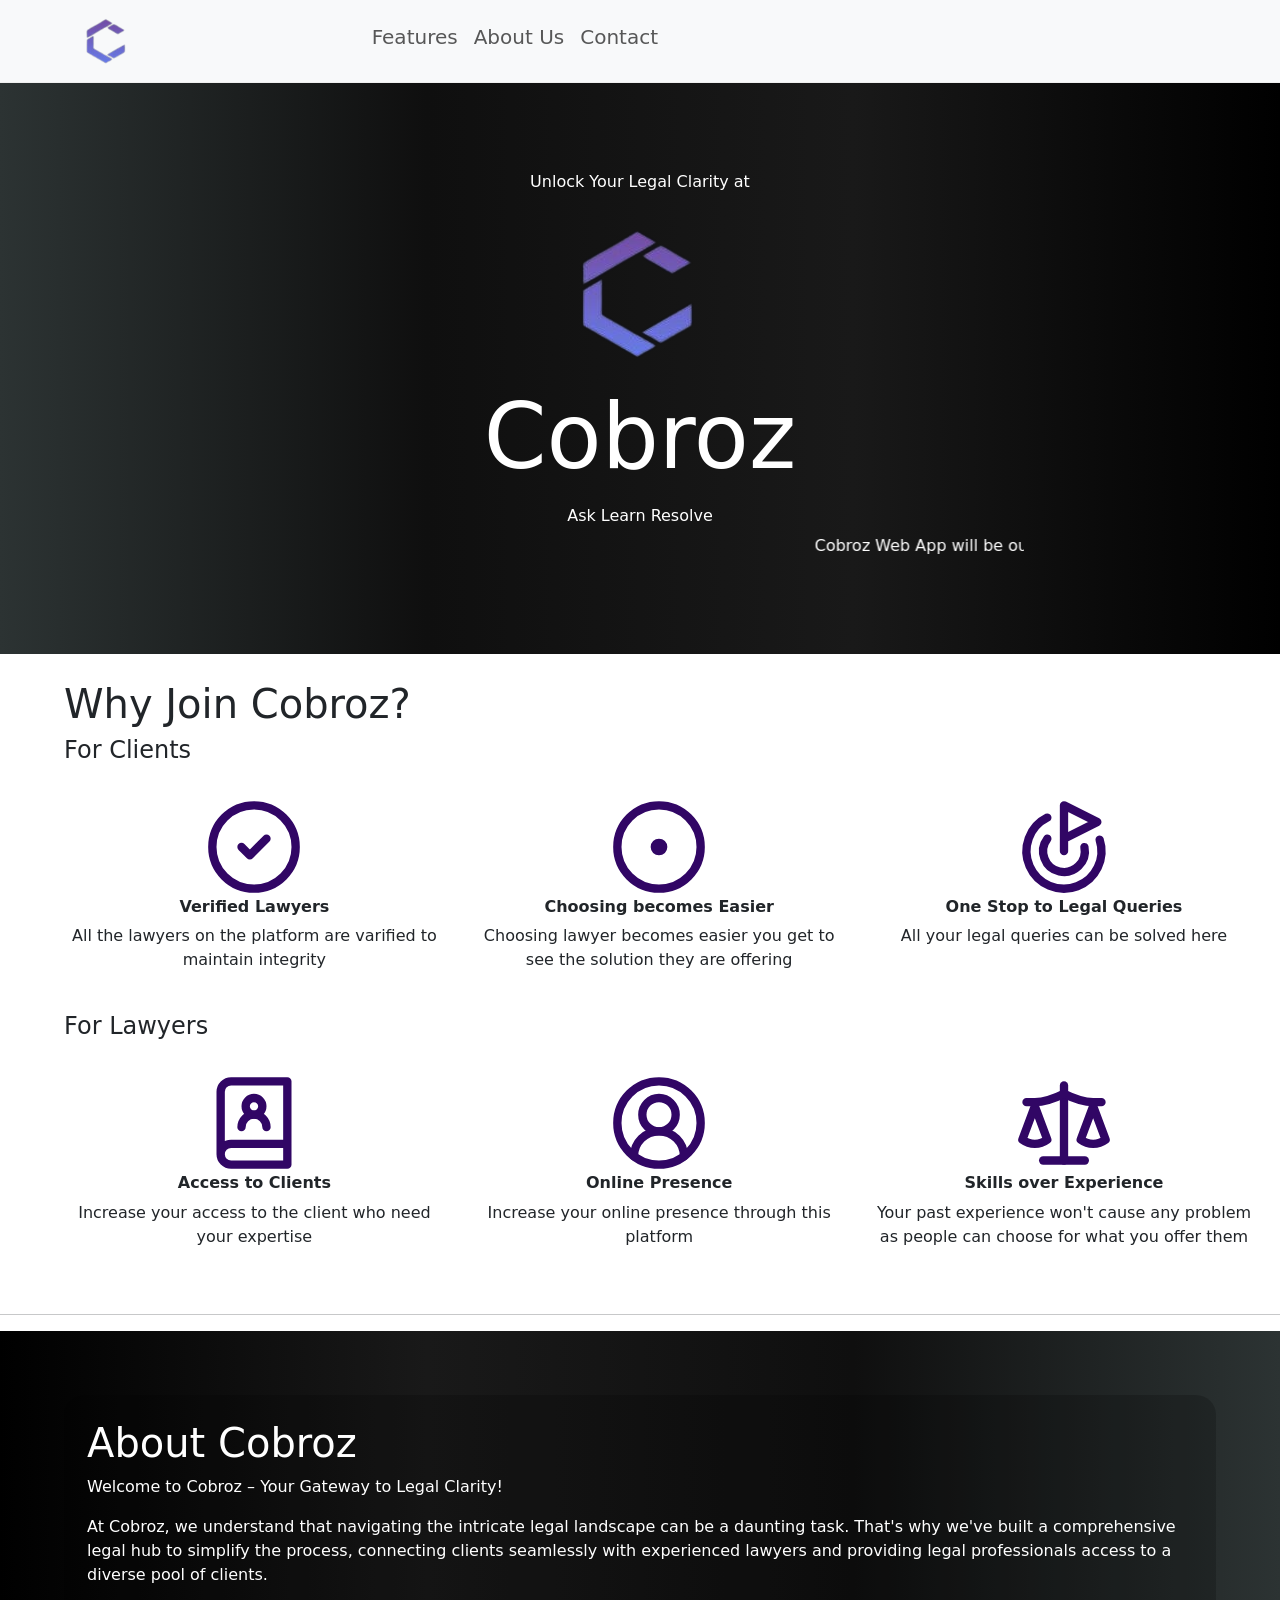
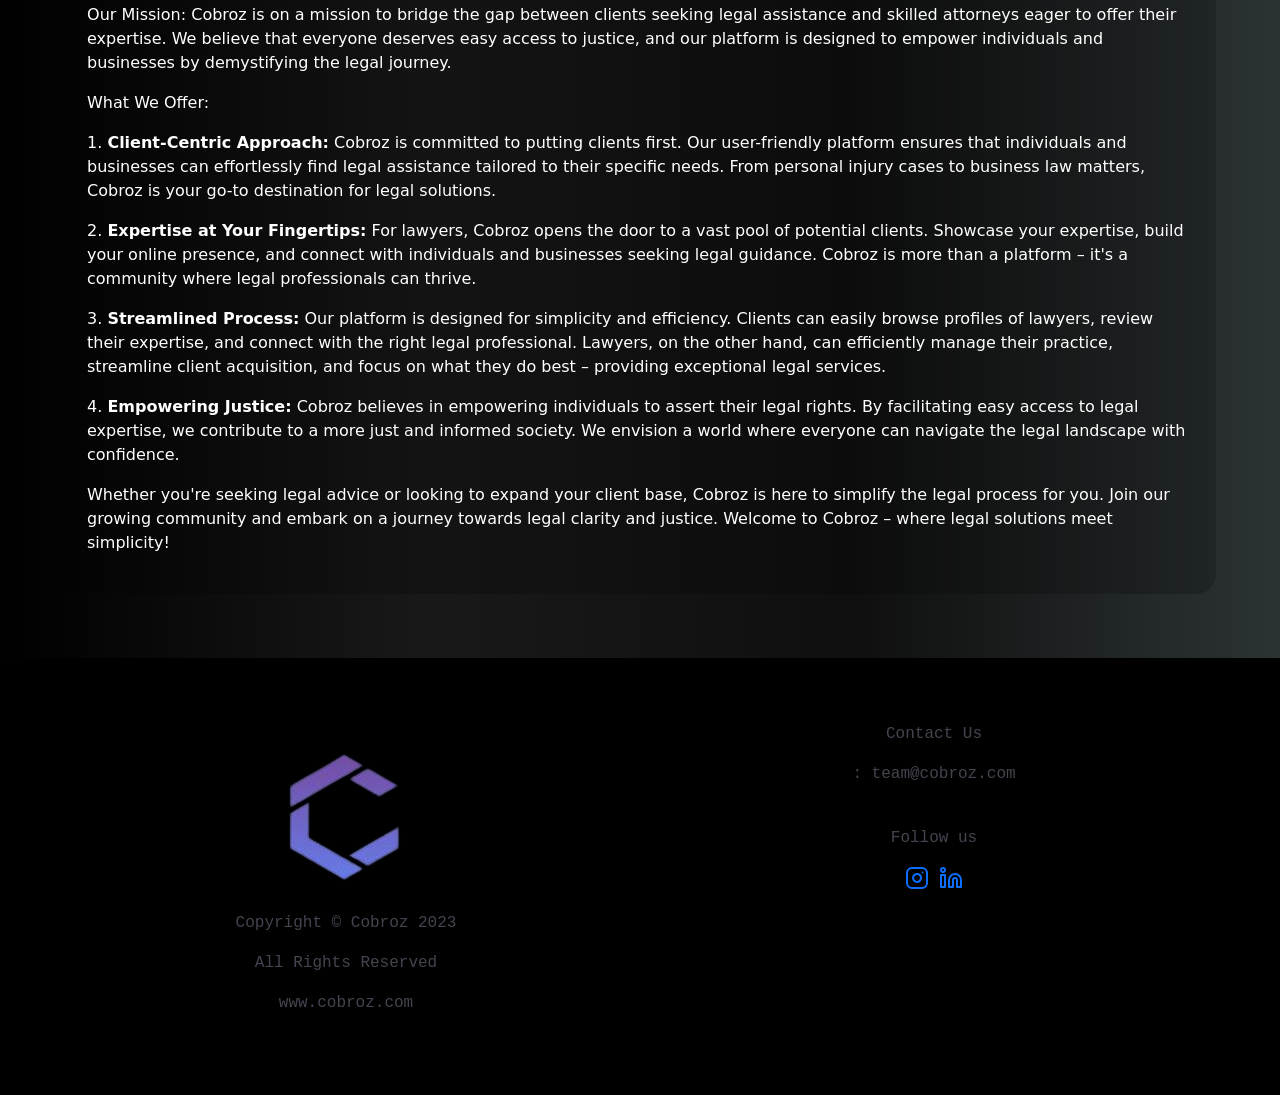
==== commit c46ee822: "Merge branch 'main' of https://github.com/The-Cobroz/Cobroz-ComingSoon" ====
--- a/index.html
+++ b/index.html
@@ -242,19 +242,6 @@
             </div>
         </div>
     </footer>
-    <script>
-        function sendtoLawyers() {
-            window.location.href = "https://chat.whatsapp.com/HlRRs334NgF67fdxIwmaVu";
-        }
-
-        function sendToGeneral() {
-            window.location.href = "https://chat.whatsapp.com/Lm4jrIU30fKBgvUa95Ftxf";
-        }
-
-        function sendToCommunity() {
-            window.location.href = "https://chat.whatsapp.com/DbezUxDmy9j2BwFjLAncAh";
-        }
-    </script>
 </body>
 
-</html>+</html>
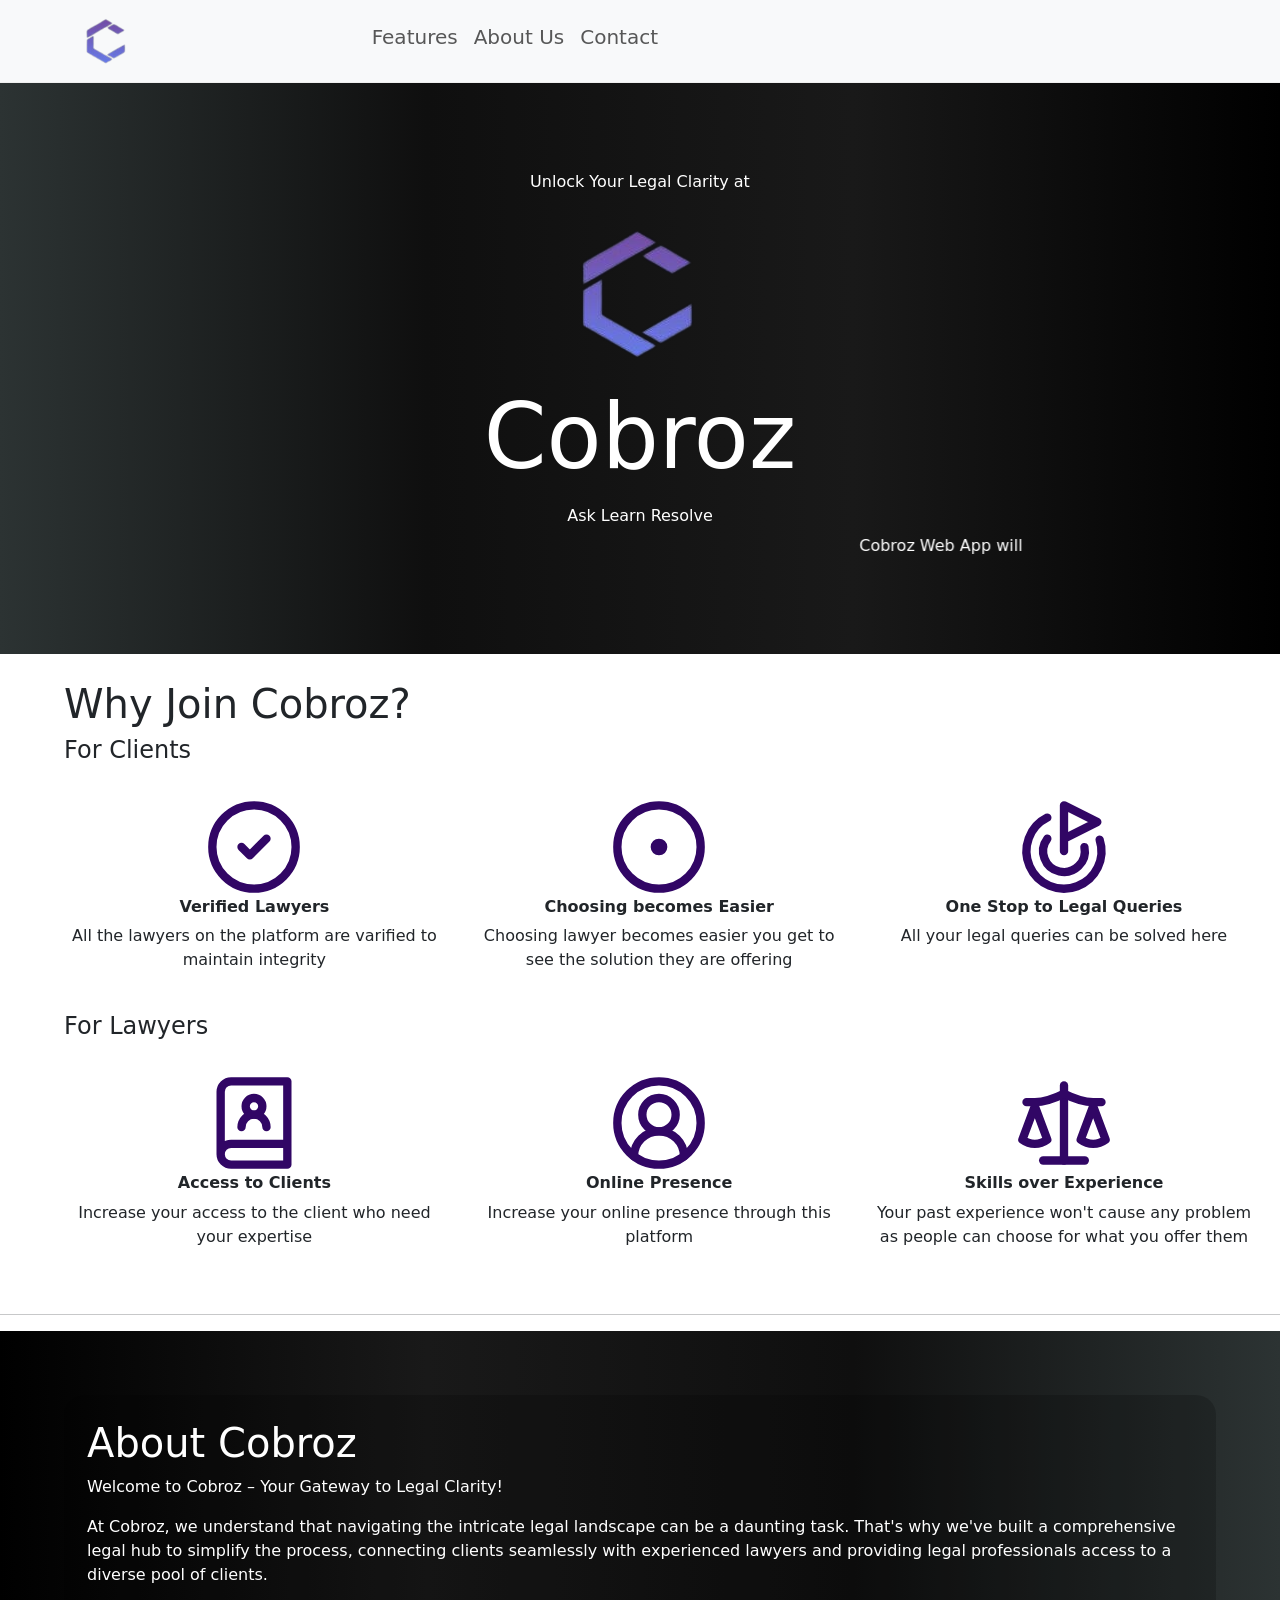
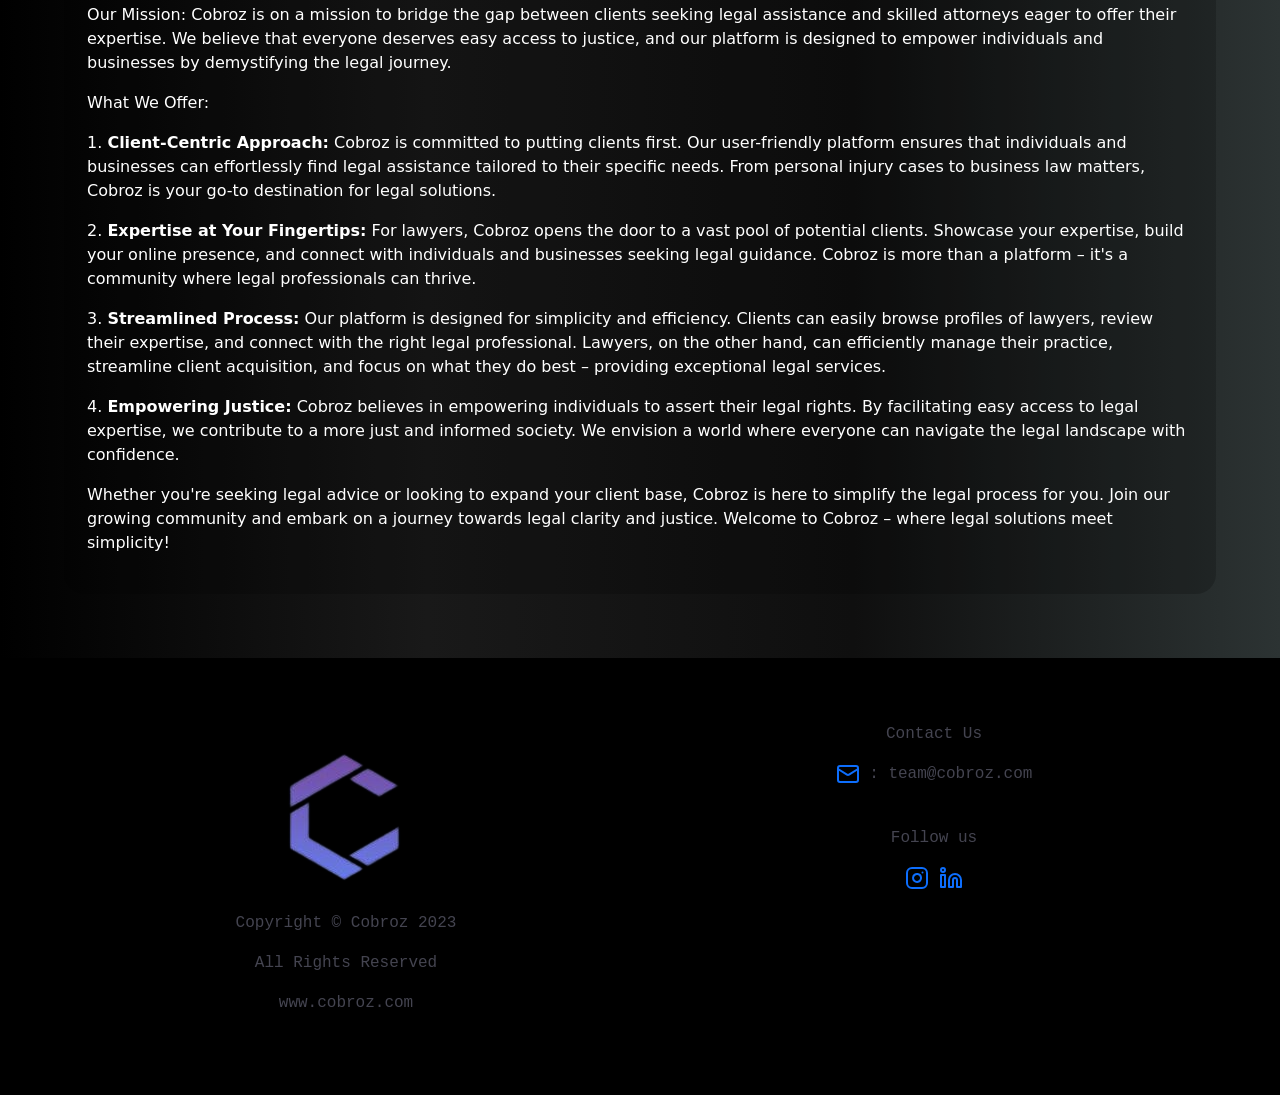
==== commit 0232fab8: "adding email" ====
--- a/index.html
+++ b/index.html
@@ -223,7 +223,11 @@
             <div class="col-lg-6">
                 <div>
                     <p>Contact Us</p>
-                    <p><a href="mailto:team@cobroz.com"><i class="fa-regular fa-envelope"></i></a> : team@cobroz.com</p>
+                    <p><a href="mailto:team@cobroz.com"><svg xmlns="http://www.w3.org/2000/svg" width="24" height="24" viewBox="0 0 24 24" fill="none" stroke="currentColor"
+                        stroke-width="2" stroke-linecap="round" stroke-linejoin="round" class="lucide lucide-mail">
+                        <rect width="20" height="16" x="2" y="4" rx="2" />
+                        <path d="m22 7-8.97 5.7a1.94 1.94 0 0 1-2.06 0L2 7" />
+                    </svg></a> : team@cobroz.com</p>
                     <br>
                     <p>Follow us</p>
                     <a href="https://www.instagram.com/cobrozhq/"><svg xmlns="http://www.w3.org/2000/svg" width="24" height="24" viewBox="0 0 24 24" fill="none" stroke="currentColor"
